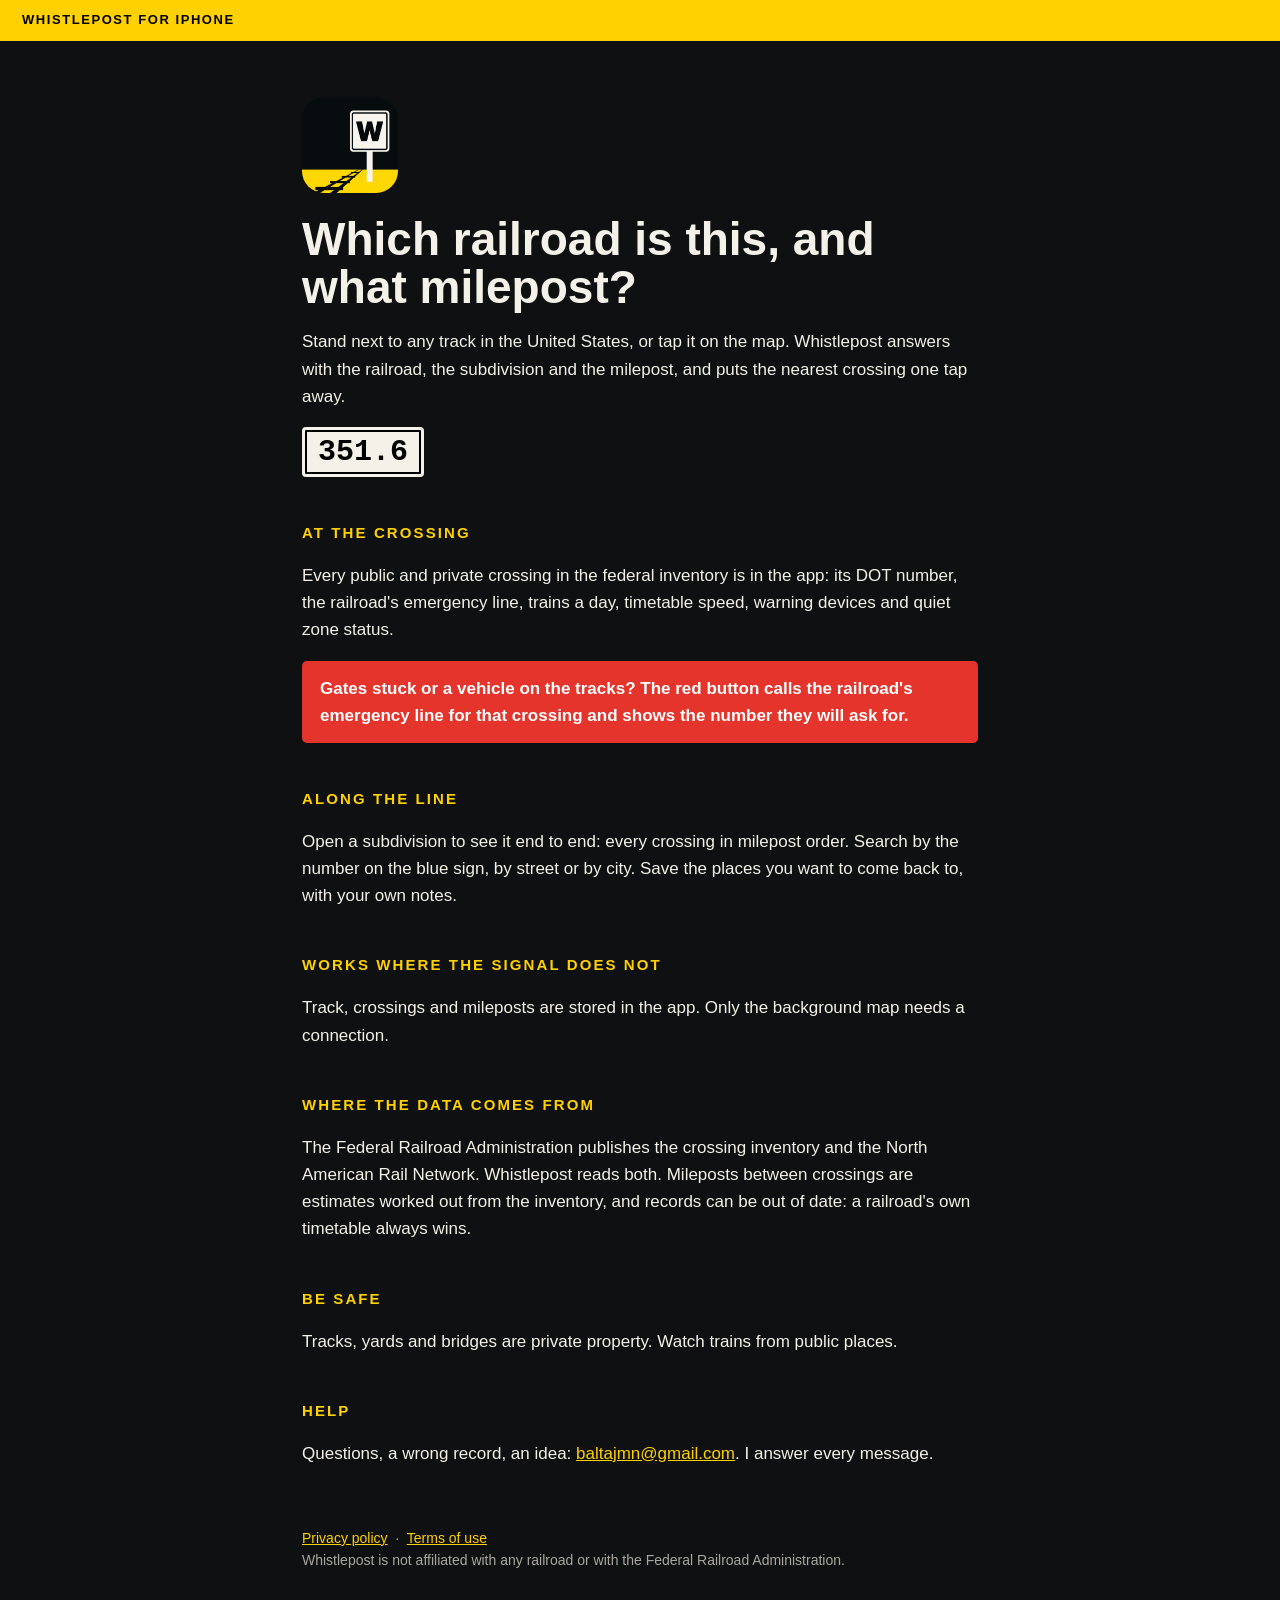
==== index.html @ 2c63f552 "Web: landing, privacy and terms Co-Authored-By: Claude Opus 5.5 <noreply@anthropic.com>" ====
<!doctype html>
<html lang="en">
<head>
<meta charset="utf-8">
<meta name="viewport" content="width=device-width, initial-scale=1">
<title>Whistlepost: which railroad, subdivision and milepost am I at?</title>
<meta name="description" content="Whistlepost is an iPhone app that tells you the railroad, subdivision and milepost where you stand, and gives you the emergency number and DOT number of the nearest crossing.">
<link rel="stylesheet" href="assets/site.css">
</head>
<body>
<header class="band">Whistlepost for iPhone</header>
<main>
<img class="icon" src="assets/icon.png" alt="Whistlepost icon: a white whistle post beside the rails">
<h1>Which railroad is this, and what milepost?</h1>
<p>Stand next to any track in the United States, or tap it on the map. Whistlepost answers with the railroad, the subdivision and the milepost, and puts the nearest crossing one tap away.</p>
<p><span class="sign">351.6</span></p>

<h2>At the crossing</h2>
<p>Every public and private crossing in the federal inventory is in the app: its DOT number, the railroad's emergency line, trains a day, timetable speed, warning devices and quiet zone status.</p>
<p class="call">Gates stuck or a vehicle on the tracks? The red button calls the railroad's emergency line for that crossing and shows the number they will ask for.</p>

<h2>Along the line</h2>
<p>Open a subdivision to see it end to end: every crossing in milepost order. Search by the number on the blue sign, by street or by city. Save the places you want to come back to, with your own notes.</p>

<h2>Works where the signal does not</h2>
<p>Track, crossings and mileposts are stored in the app. Only the background map needs a connection.</p>

<h2>Where the data comes from</h2>
<p>The Federal Railroad Administration publishes the crossing inventory and the North American Rail Network. Whistlepost reads both. Mileposts between crossings are estimates worked out from the inventory, and records can be out of date: a railroad's own timetable always wins.</p>

<h2>Be safe</h2>
<p>Tracks, yards and bridges are private property. Watch trains from public places.</p>

<h2>Help</h2>
<p>Questions, a wrong record, an idea: <a href="mailto:baltajmn@gmail.com?subject=Whistlepost">baltajmn@gmail.com</a>. I answer every message.</p>

<footer><a href="privacy/">Privacy policy</a> &nbsp;·&nbsp; <a href="https://www.apple.com/legal/internet-services/itunes/dev/stdeula/">Terms of use</a><br>Whistlepost is not affiliated with any railroad or with the Federal Railroad Administration.</footer>
</main>
</body>
</html>
---- assets/site.css ----
:root { --ballast: #0e1012; --plate: #1a1d21; --ink: #f4f1e8; --dim: #a9a79f; --yellow: #ffd100; --red: #e5342b; }
* { box-sizing: border-box; }
body { margin: 0; background: var(--ballast); color: var(--ink); font: 17px/1.6 -apple-system, "Helvetica Neue", Arial, sans-serif; }
main { max-width: 720px; margin: 0 auto; padding: 56px 22px 90px; }
header.band { background: var(--yellow); color: #000; padding: 10px 22px; font-weight: 800; letter-spacing: .12em; text-transform: uppercase; font-size: 13px; }
header.band a { color: #000; text-decoration: none; }
h1 { font-size: 46px; line-height: 1.05; margin: 22px 0 14px; font-stretch: condensed; font-weight: 900; }
h2 { font-size: 15px; letter-spacing: .14em; text-transform: uppercase; color: var(--yellow); margin: 44px 0 8px; }
p, li { color: var(--ink); }
.dim { color: var(--dim); }
a { color: var(--yellow); }
.sign { display: inline-block; background: var(--ink); color: #000; font: 800 30px/1 ui-monospace, Menlo, monospace; padding: 10px 16px; border-radius: 4px; outline: 2px solid #000; outline-offset: -5px; }
.plate { background: var(--plate); border: 1.5px solid rgba(244, 241, 232, .18); border-radius: 5px; padding: 18px 20px; margin: 16px 0; }
.call { background: var(--red); color: #fff; border-radius: 5px; padding: 14px 18px; font-weight: 700; }
img.icon { width: 96px; height: 96px; border-radius: 22px; display: block; }
footer { margin-top: 60px; font-size: 14px; color: var(--dim); }
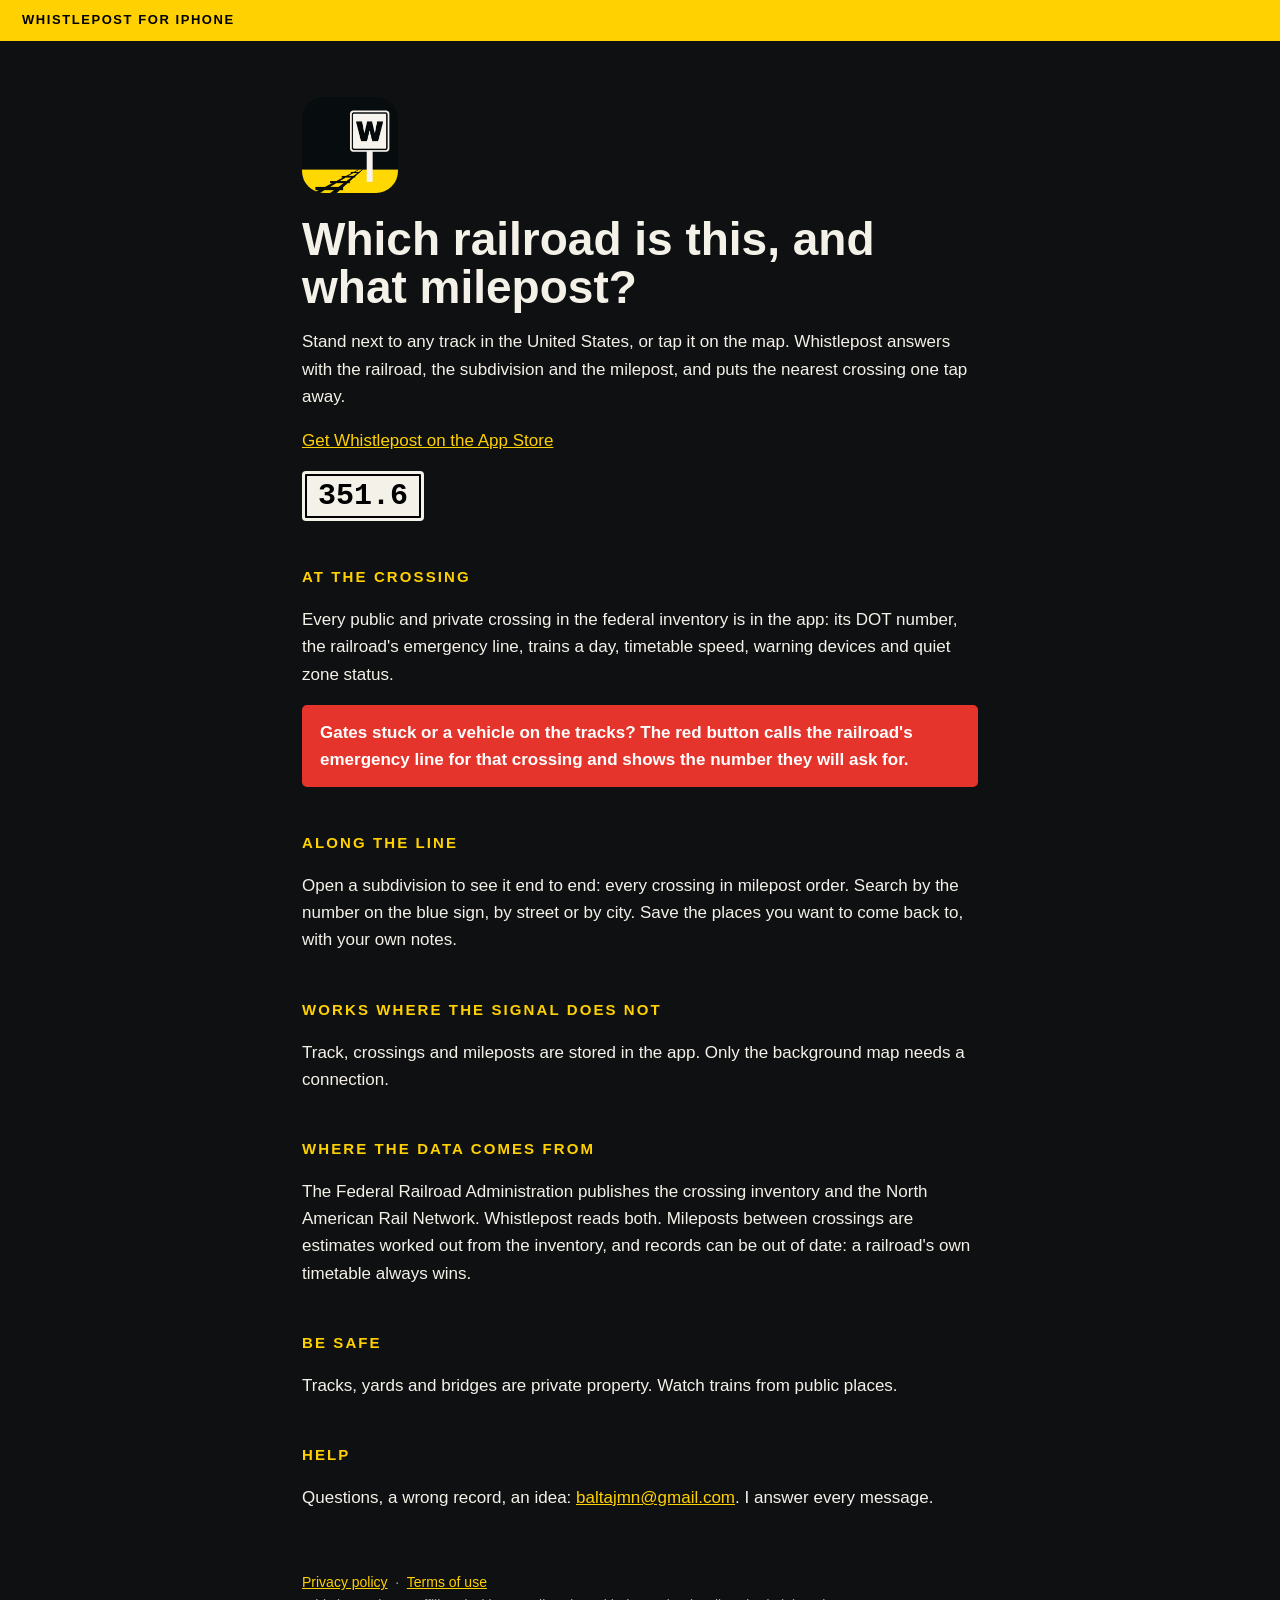
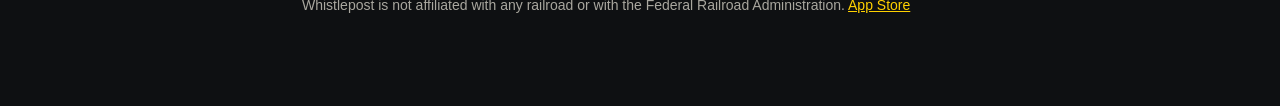
==== commit 5daa1c0c: "Home: App Store link with campaign, sitemap, robots and IndexNow key The page had no way to install " ====
--- a/index.html
+++ b/index.html
@@ -4,6 +4,7 @@
 <meta charset="utf-8">
 <meta name="viewport" content="width=device-width, initial-scale=1">
 <title>Whistlepost: which railroad, subdivision and milepost am I at?</title>
+<link rel="canonical" href="https://whistlepost.baltajmn.dev/">
 <meta name="description" content="Whistlepost is an iPhone app that tells you the railroad, subdivision and milepost where you stand, and gives you the emergency number and DOT number of the nearest crossing.">
 <link rel="stylesheet" href="assets/site.css">
 </head>
@@ -13,6 +14,7 @@
 <img class="icon" src="assets/icon.png" alt="Whistlepost icon: a white whistle post beside the rails">
 <h1>Which railroad is this, and what milepost?</h1>
 <p>Stand next to any track in the United States, or tap it on the map. Whistlepost answers with the railroad, the subdivision and the milepost, and puts the nearest crossing one tap away.</p>
+<p><a href="https://apps.apple.com/app/apple-store/id6836772563?pt=129564006&amp;ct=web-home&amp;mt=8">Get Whistlepost on the App Store</a></p>
 <p><span class="sign">351.6</span></p>
 
 <h2>At the crossing</h2>
@@ -34,7 +36,7 @@
 <h2>Help</h2>
 <p>Questions, a wrong record, an idea: <a href="mailto:baltajmn@gmail.com?subject=Whistlepost">baltajmn@gmail.com</a>. I answer every message.</p>
 
-<footer><a href="privacy/">Privacy policy</a> &nbsp;·&nbsp; <a href="https://www.apple.com/legal/internet-services/itunes/dev/stdeula/">Terms of use</a><br>Whistlepost is not affiliated with any railroad or with the Federal Railroad Administration.</footer>
+<footer><a href="privacy/">Privacy policy</a> &nbsp;·&nbsp; <a href="https://www.apple.com/legal/internet-services/itunes/dev/stdeula/">Terms of use</a><br>Whistlepost is not affiliated with any railroad or with the Federal Railroad Administration. <a href="https://apps.apple.com/app/apple-store/id6836772563?pt=129564006&amp;ct=web-home&amp;mt=8">App Store</a></footer>
 </main>
 </body>
 </html>
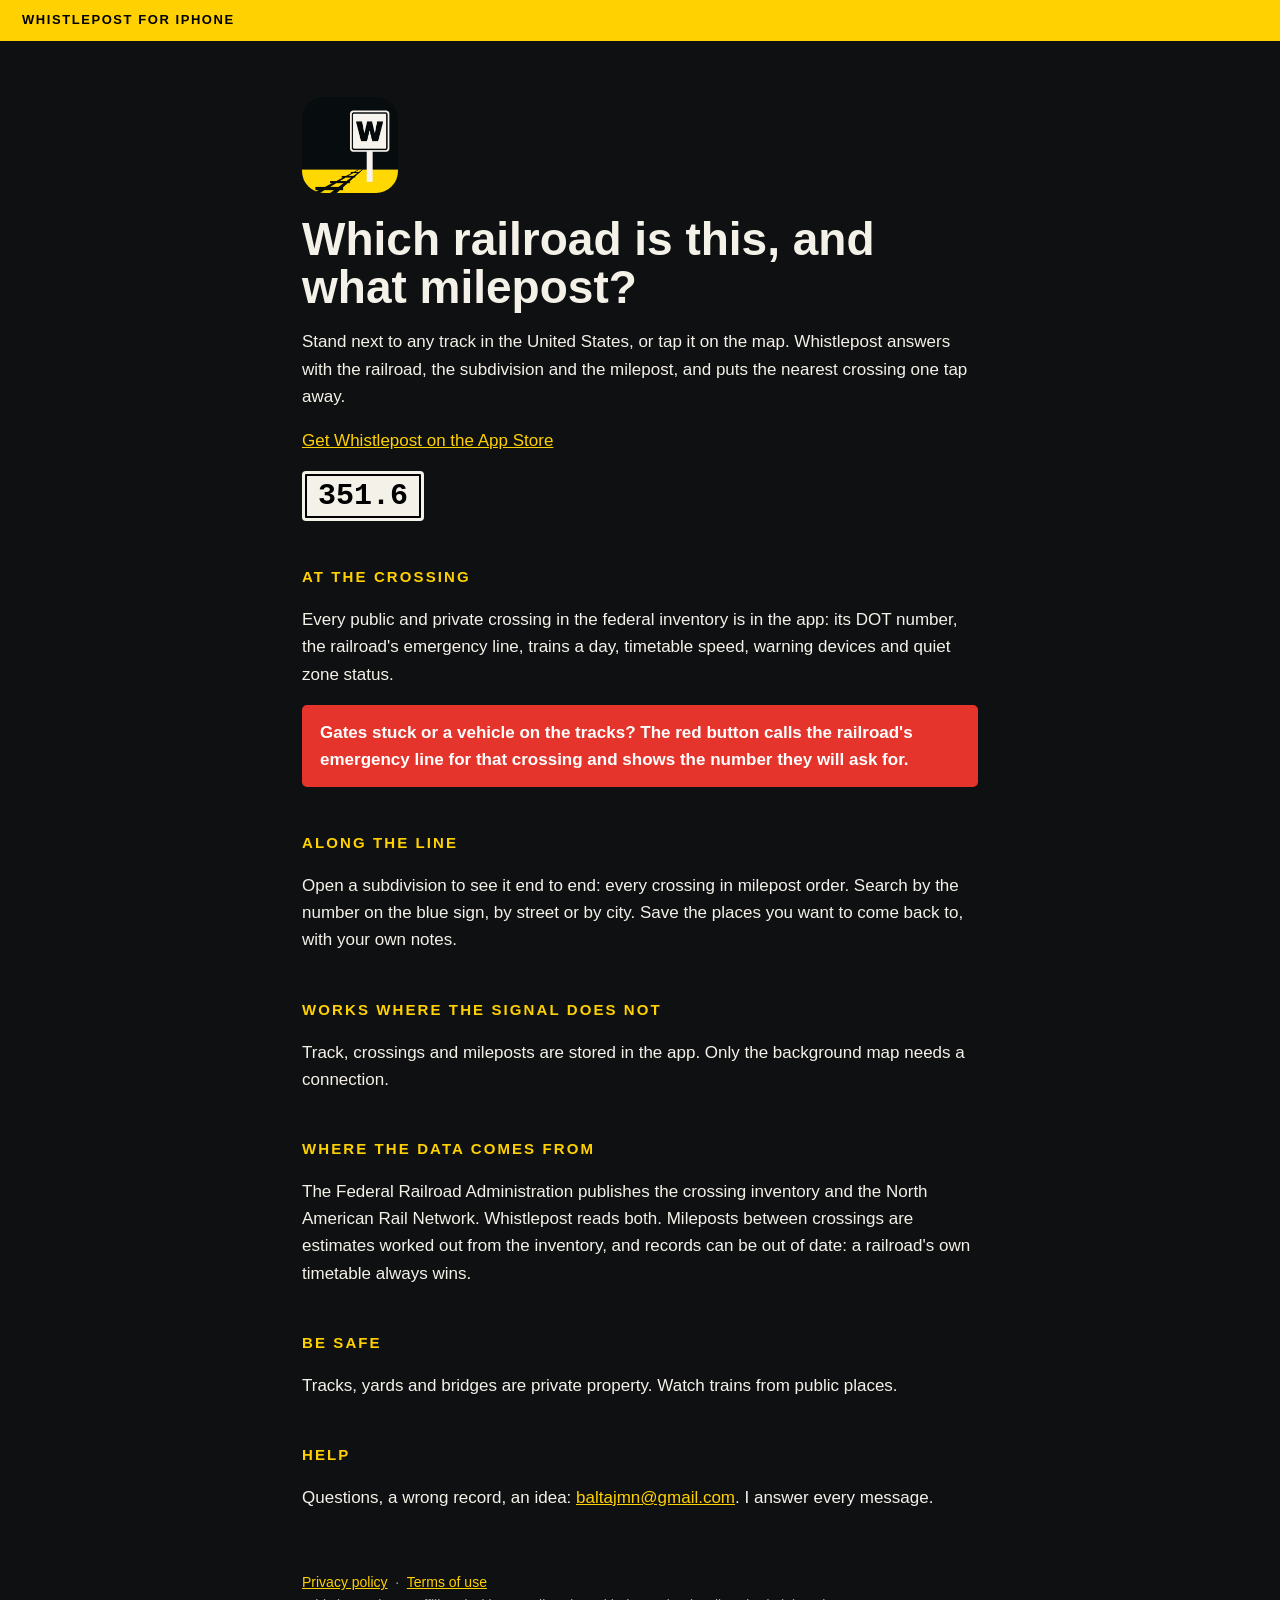
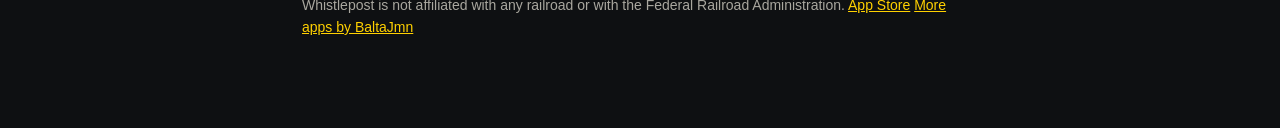
==== commit 951f0cda: "Footer link to all apps at baltajmn.dev Co-Authored-By: Claude Opus 5.5 <noreply@anthropic.com>" ====
--- a/index.html
+++ b/index.html
@@ -36,7 +36,7 @@
 <h2>Help</h2>
 <p>Questions, a wrong record, an idea: <a href="mailto:baltajmn@gmail.com?subject=Whistlepost">baltajmn@gmail.com</a>. I answer every message.</p>
 
-<footer><a href="privacy/">Privacy policy</a> &nbsp;·&nbsp; <a href="https://www.apple.com/legal/internet-services/itunes/dev/stdeula/">Terms of use</a><br>Whistlepost is not affiliated with any railroad or with the Federal Railroad Administration. <a href="https://apps.apple.com/app/apple-store/id6836772563?pt=129564006&amp;ct=web-home&amp;mt=8">App Store</a></footer>
+<footer><a href="privacy/">Privacy policy</a> &nbsp;·&nbsp; <a href="https://www.apple.com/legal/internet-services/itunes/dev/stdeula/">Terms of use</a><br>Whistlepost is not affiliated with any railroad or with the Federal Railroad Administration. <a href="https://apps.apple.com/app/apple-store/id6836772563?pt=129564006&amp;ct=web-home&amp;mt=8">App Store</a> <a href="https://baltajmn.dev/">More apps by BaltaJmn</a></footer>
 </main>
 </body>
 </html>
